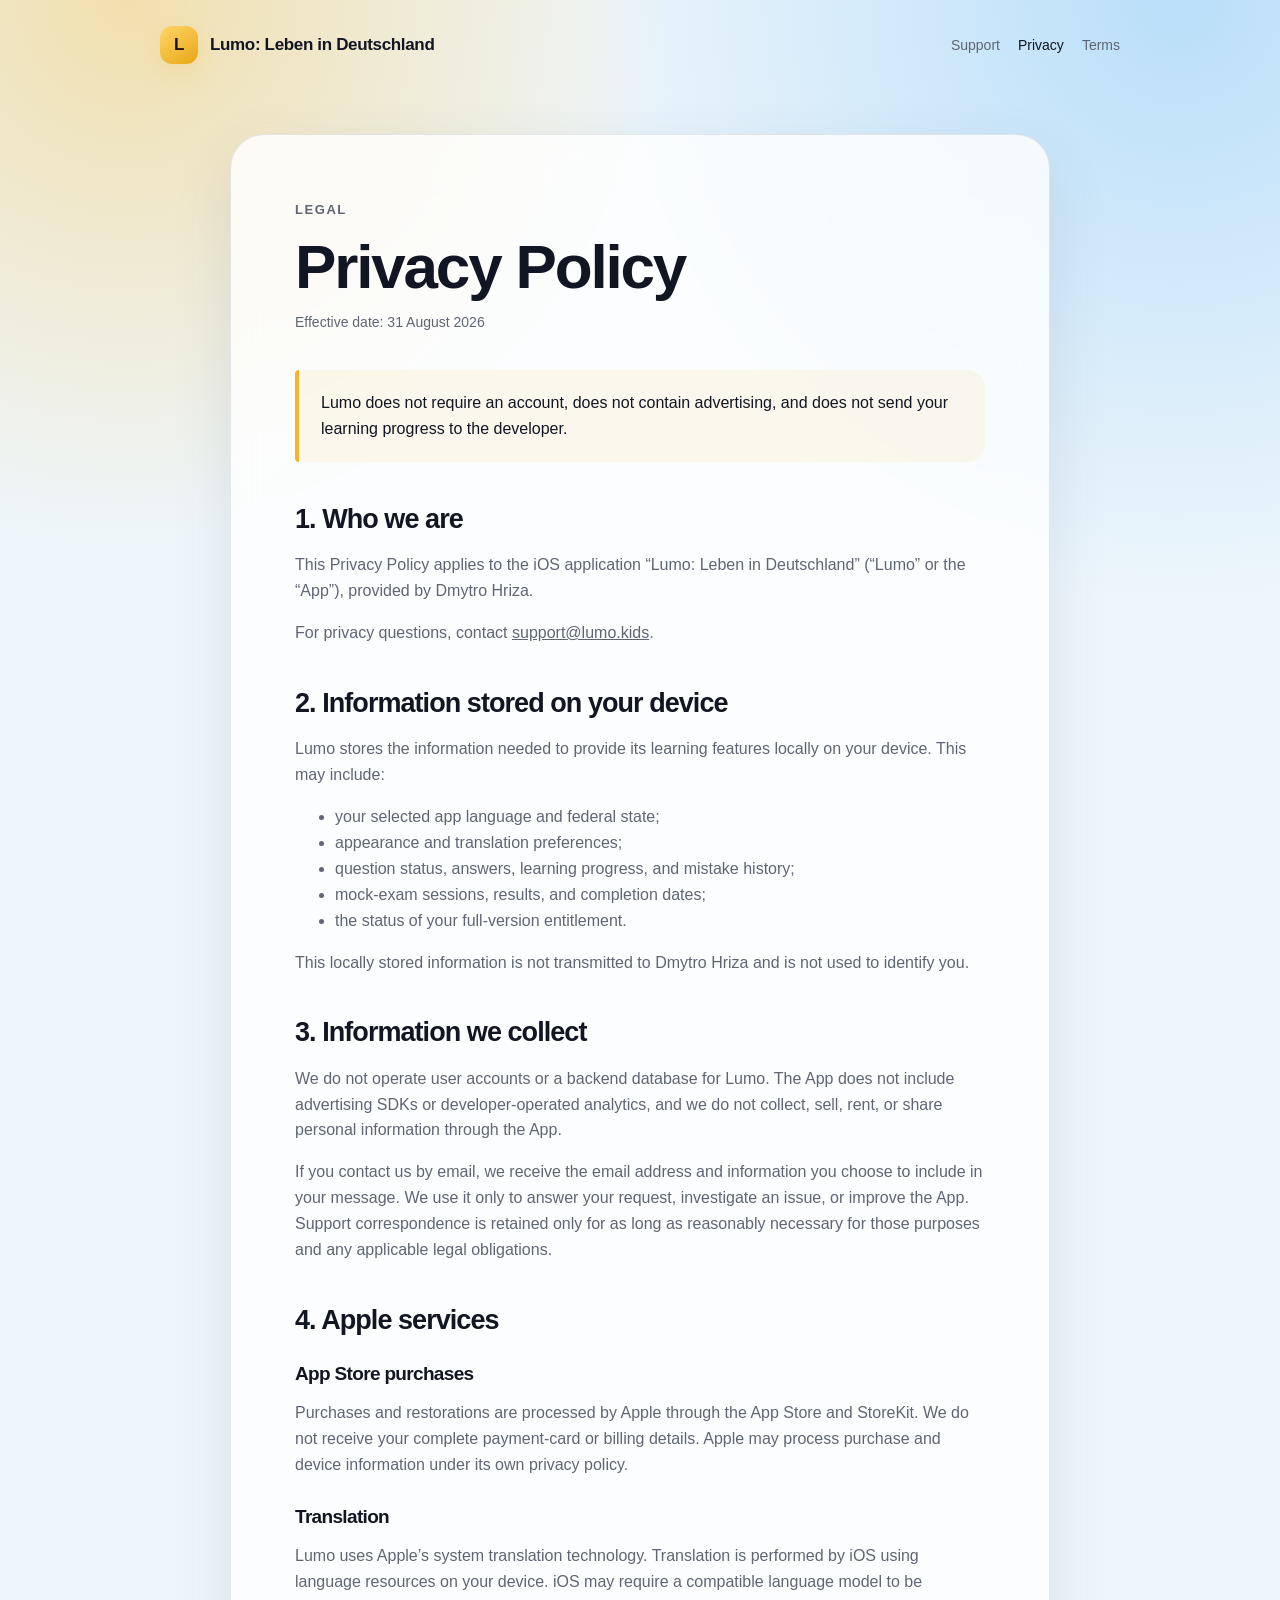
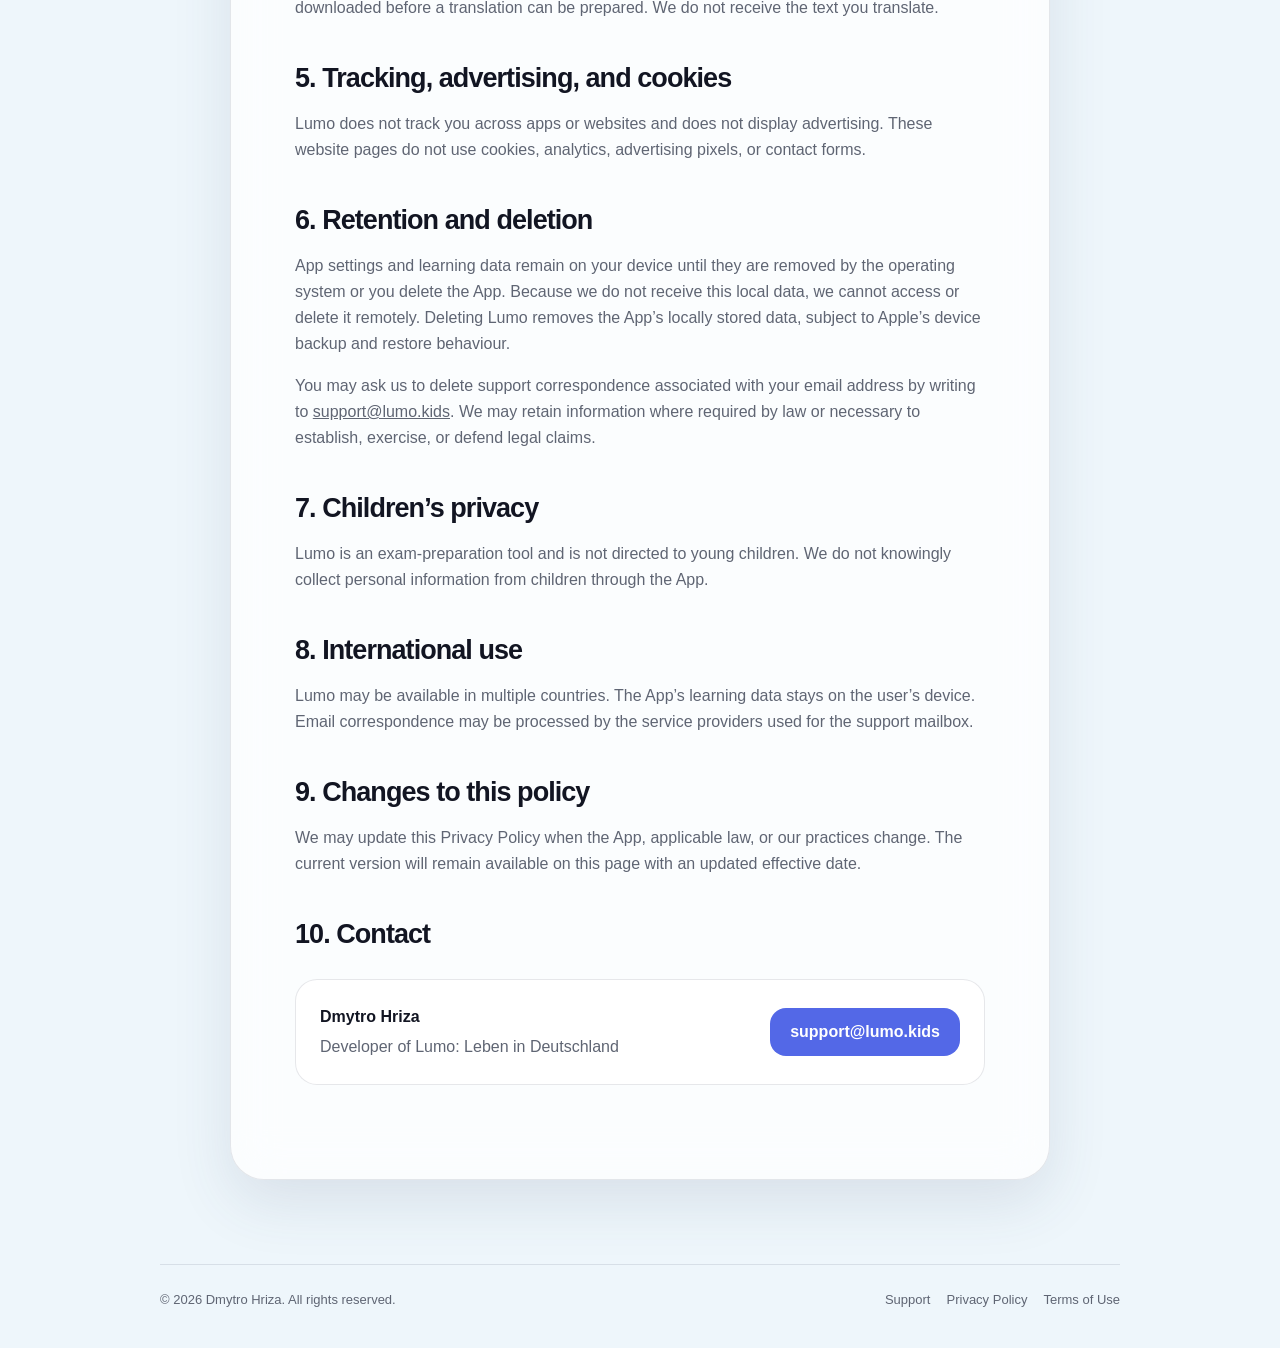
==== privacy.html @ 9f9576e3 "Publish Lumo legal and support pages" ====
<!doctype html>
<html lang="en">
<head>
  <meta charset="utf-8">
  <meta name="viewport" content="width=device-width, initial-scale=1">
  <meta name="description" content="Privacy Policy for Lumo: Leben in Deutschland.">
  <title>Privacy Policy — Lumo</title>
  <link rel="stylesheet" href="styles.css">
</head>
<body>
  <header class="site-header shell">
    <a class="brand" href="index.html" aria-label="Lumo home">
      <span class="brand-mark" aria-hidden="true">L</span>
      <span>Lumo: Leben in Deutschland</span>
    </a>
    <nav class="nav" aria-label="Primary navigation">
      <a href="support.html">Support</a>
      <a href="privacy.html" aria-current="page">Privacy</a>
      <a href="terms.html">Terms</a>
    </nav>
  </header>

  <main class="shell">
    <article class="document">
      <p class="eyebrow">Legal</p>
      <h1>Privacy Policy</h1>
      <p class="updated">Effective date: 31 August 2026</p>

      <div class="callout">
        <p>Lumo does not require an account, does not contain advertising, and does not send your learning progress to the developer.</p>
      </div>

      <h2>1. Who we are</h2>
      <p>This Privacy Policy applies to the iOS application “Lumo: Leben in Deutschland” (“Lumo” or the “App”), provided by Dmytro Hriza.</p>
      <p>For privacy questions, contact <a href="mailto:support@lumo.kids">support@lumo.kids</a>.</p>

      <h2>2. Information stored on your device</h2>
      <p>Lumo stores the information needed to provide its learning features locally on your device. This may include:</p>
      <ul>
        <li>your selected app language and federal state;</li>
        <li>appearance and translation preferences;</li>
        <li>question status, answers, learning progress, and mistake history;</li>
        <li>mock-exam sessions, results, and completion dates;</li>
        <li>the status of your full-version entitlement.</li>
      </ul>
      <p>This locally stored information is not transmitted to Dmytro Hriza and is not used to identify you.</p>

      <h2>3. Information we collect</h2>
      <p>We do not operate user accounts or a backend database for Lumo. The App does not include advertising SDKs or developer-operated analytics, and we do not collect, sell, rent, or share personal information through the App.</p>
      <p>If you contact us by email, we receive the email address and information you choose to include in your message. We use it only to answer your request, investigate an issue, or improve the App. Support correspondence is retained only for as long as reasonably necessary for those purposes and any applicable legal obligations.</p>

      <h2>4. Apple services</h2>
      <h3>App Store purchases</h3>
      <p>Purchases and restorations are processed by Apple through the App Store and StoreKit. We do not receive your complete payment-card or billing details. Apple may process purchase and device information under its own privacy policy.</p>
      <h3>Translation</h3>
      <p>Lumo uses Apple’s system translation technology. Translation is performed by iOS using language resources on your device. iOS may require a compatible language model to be downloaded before a translation can be prepared. We do not receive the text you translate.</p>

      <h2>5. Tracking, advertising, and cookies</h2>
      <p>Lumo does not track you across apps or websites and does not display advertising. These website pages do not use cookies, analytics, advertising pixels, or contact forms.</p>

      <h2>6. Retention and deletion</h2>
      <p>App settings and learning data remain on your device until they are removed by the operating system or you delete the App. Because we do not receive this local data, we cannot access or delete it remotely. Deleting Lumo removes the App’s locally stored data, subject to Apple’s device backup and restore behaviour.</p>
      <p>You may ask us to delete support correspondence associated with your email address by writing to <a href="mailto:support@lumo.kids?subject=Privacy%20request">support@lumo.kids</a>. We may retain information where required by law or necessary to establish, exercise, or defend legal claims.</p>

      <h2>7. Children’s privacy</h2>
      <p>Lumo is an exam-preparation tool and is not directed to young children. We do not knowingly collect personal information from children through the App.</p>

      <h2>8. International use</h2>
      <p>Lumo may be available in multiple countries. The App’s learning data stays on the user’s device. Email correspondence may be processed by the service providers used for the support mailbox.</p>

      <h2>9. Changes to this policy</h2>
      <p>We may update this Privacy Policy when the App, applicable law, or our practices change. The current version will remain available on this page with an updated effective date.</p>

      <h2>10. Contact</h2>
      <div class="contact-card">
        <div>
          <strong>Dmytro Hriza</strong>
          <p>Developer of Lumo: Leben in Deutschland</p>
        </div>
        <a class="button" href="mailto:support@lumo.kids">support@lumo.kids</a>
      </div>
    </article>
  </main>

  <footer class="footer shell">
    <span>© 2026 Dmytro Hriza. All rights reserved.</span>
    <span class="footer-links">
      <a href="support.html">Support</a>
      <a href="privacy.html">Privacy Policy</a>
      <a href="terms.html">Terms of Use</a>
    </span>
  </footer>
</body>
</html>
---- styles.css ----
:root {
  color-scheme: light dark;
  --background: #07090f;
  --surface: rgba(28, 31, 42, 0.82);
  --surface-strong: #1d2130;
  --text: #f8f8fb;
  --muted: #a5a8b4;
  --line: rgba(255, 255, 255, 0.11);
  --accent: #5368e7;
  --gold: #f3b52d;
  --red: #d8403a;
  --shadow: 0 24px 80px rgba(0, 0, 0, 0.28);
}

* {
  box-sizing: border-box;
}

html {
  scroll-behavior: smooth;
}

body {
  margin: 0;
  min-height: 100vh;
  color: var(--text);
  background:
    radial-gradient(circle at 12% 0%, rgba(243, 181, 45, 0.16), transparent 32rem),
    radial-gradient(circle at 90% 3%, rgba(90, 164, 255, 0.18), transparent 36rem),
    var(--background);
  font-family: -apple-system, BlinkMacSystemFont, "SF Pro Display", "Segoe UI", sans-serif;
  line-height: 1.62;
  -webkit-font-smoothing: antialiased;
}

a {
  color: inherit;
}

.shell {
  width: min(100% - 32px, 960px);
  margin: 0 auto;
}

.site-header {
  display: flex;
  align-items: center;
  justify-content: space-between;
  gap: 24px;
  padding: 26px 0;
}

.brand {
  display: inline-flex;
  align-items: center;
  gap: 12px;
  text-decoration: none;
  font-size: 17px;
  font-weight: 720;
  letter-spacing: -0.02em;
}

.brand-mark {
  display: grid;
  width: 38px;
  height: 38px;
  place-items: center;
  border-radius: 12px;
  color: #1a1202;
  background: linear-gradient(145deg, #ffd66a, #e8a613);
  box-shadow: 0 8px 24px rgba(243, 181, 45, 0.18);
  font-weight: 850;
}

.nav {
  display: flex;
  flex-wrap: wrap;
  justify-content: flex-end;
  gap: 8px 18px;
}

.nav a {
  color: var(--muted);
  font-size: 14px;
  text-decoration: none;
}

.nav a:hover,
.nav a[aria-current="page"] {
  color: var(--text);
}

main {
  padding: 44px 0 84px;
}

.hero {
  padding: clamp(34px, 7vw, 76px);
  overflow: hidden;
  border: 1px solid var(--line);
  border-radius: 38px;
  background: linear-gradient(145deg, rgba(34, 38, 53, 0.93), rgba(19, 22, 31, 0.9));
  box-shadow: var(--shadow);
}

.eyebrow {
  margin: 0 0 12px;
  color: var(--gold);
  font-size: 13px;
  font-weight: 750;
  letter-spacing: 0.12em;
  text-transform: uppercase;
}

h1,
h2,
h3 {
  margin-top: 0;
  line-height: 1.12;
  letter-spacing: -0.035em;
}

h1 {
  max-width: 780px;
  margin-bottom: 20px;
  font-size: clamp(42px, 8vw, 76px);
}

h2 {
  margin-bottom: 18px;
  font-size: 27px;
}

h3 {
  margin-bottom: 8px;
  font-size: 19px;
}

.lead {
  max-width: 690px;
  margin: 0;
  color: var(--muted);
  font-size: clamp(18px, 2.5vw, 22px);
}

.actions {
  display: flex;
  flex-wrap: wrap;
  gap: 12px;
  margin-top: 30px;
}

.button {
  display: inline-flex;
  min-height: 48px;
  align-items: center;
  justify-content: center;
  padding: 0 20px;
  border-radius: 16px;
  background: var(--accent);
  color: white;
  font-weight: 680;
  text-decoration: none;
}

.button.secondary {
  border: 1px solid var(--line);
  background: rgba(255, 255, 255, 0.05);
}

.grid {
  display: grid;
  grid-template-columns: repeat(2, minmax(0, 1fr));
  gap: 18px;
  margin-top: 28px;
}

.card,
.document {
  border: 1px solid var(--line);
  background: var(--surface);
  box-shadow: var(--shadow);
  backdrop-filter: blur(24px);
  -webkit-backdrop-filter: blur(24px);
}

.card {
  min-height: 190px;
  padding: 28px;
  border-radius: 26px;
}

.card p,
.document p,
.document li {
  color: var(--muted);
}

.card a {
  color: #8393ff;
  font-weight: 650;
}

.document {
  max-width: 820px;
  margin: 0 auto;
  padding: clamp(28px, 6vw, 64px);
  border-radius: 34px;
}

.document h1 {
  margin-bottom: 10px;
  font-size: clamp(38px, 7vw, 62px);
}

.document h2 {
  margin-top: 42px;
}

.document h3 {
  margin-top: 28px;
}

.updated {
  margin: 0 0 36px;
  color: var(--muted);
  font-size: 14px;
}

.callout {
  margin: 28px 0;
  padding: 20px 22px;
  border-left: 4px solid var(--gold);
  border-radius: 4px 18px 18px 4px;
  background: rgba(243, 181, 45, 0.08);
}

.callout p {
  margin: 0;
  color: var(--text);
}

.contact-card {
  display: flex;
  align-items: center;
  justify-content: space-between;
  gap: 20px;
  margin: 30px 0;
  padding: 24px;
  border: 1px solid var(--line);
  border-radius: 22px;
  background: var(--surface-strong);
}

.contact-card p {
  margin: 4px 0 0;
}

.footer {
  display: flex;
  justify-content: space-between;
  gap: 24px;
  padding: 24px 0 38px;
  border-top: 1px solid var(--line);
  color: var(--muted);
  font-size: 13px;
}

.footer-links {
  display: flex;
  flex-wrap: wrap;
  gap: 16px;
}

.footer a {
  text-decoration: none;
}

@media (prefers-color-scheme: light) {
  :root {
    --background: #eef6fb;
    --surface: rgba(255, 255, 255, 0.78);
    --surface-strong: rgba(255, 255, 255, 0.92);
    --text: #121522;
    --muted: #5f6573;
    --line: rgba(28, 38, 62, 0.11);
    --shadow: 0 22px 60px rgba(54, 76, 108, 0.12);
  }

  body {
    background:
      radial-gradient(circle at 10% 0%, rgba(245, 197, 83, 0.46), transparent 34rem),
      radial-gradient(circle at 92% 0%, rgba(113, 190, 246, 0.42), transparent 38rem),
      var(--background);
  }

  .hero {
    background: linear-gradient(145deg, rgba(255, 255, 255, 0.9), rgba(244, 249, 255, 0.82));
  }

  .card a {
    color: #334cc7;
  }
}

@media (max-width: 680px) {
  .site-header,
  .footer,
  .contact-card {
    align-items: flex-start;
    flex-direction: column;
  }

  .nav {
    justify-content: flex-start;
  }

  main {
    padding-top: 24px;
  }

  .grid {
    grid-template-columns: 1fr;
  }

  .hero,
  .document {
    border-radius: 28px;
  }
}
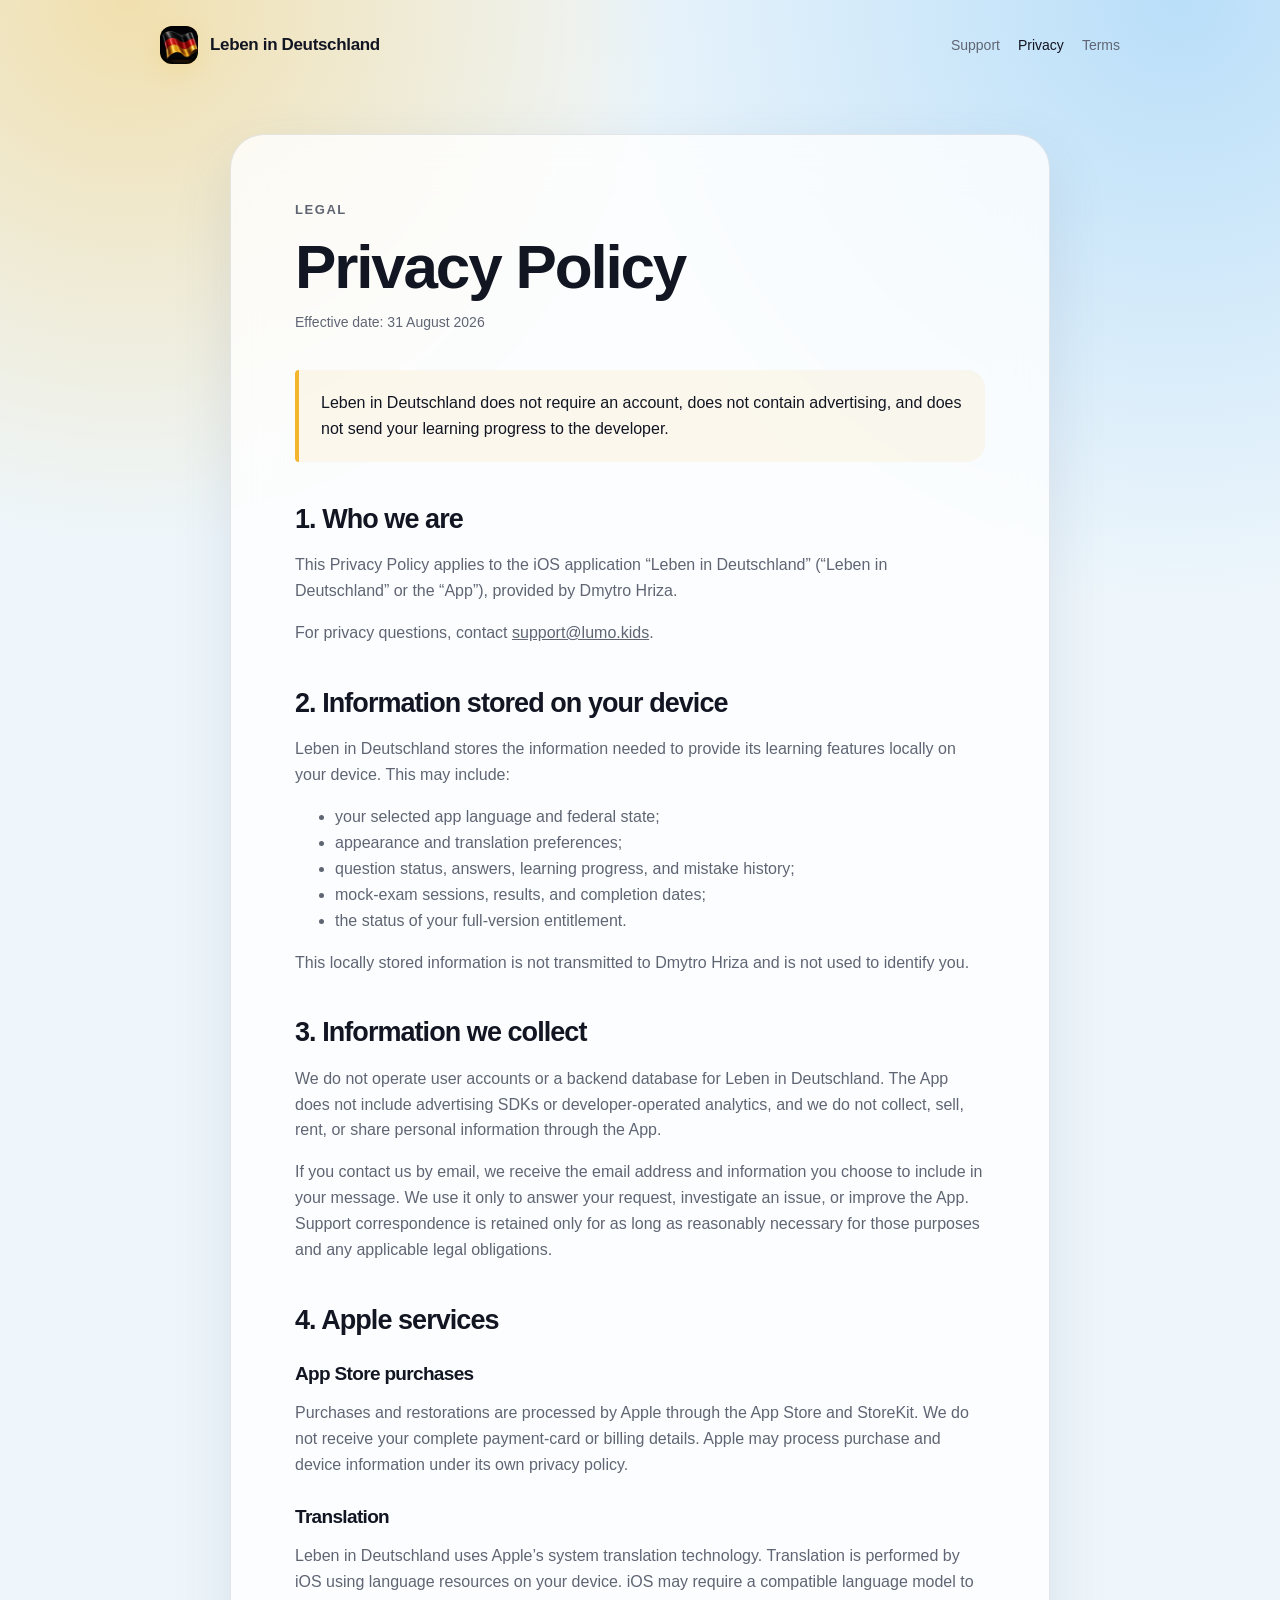
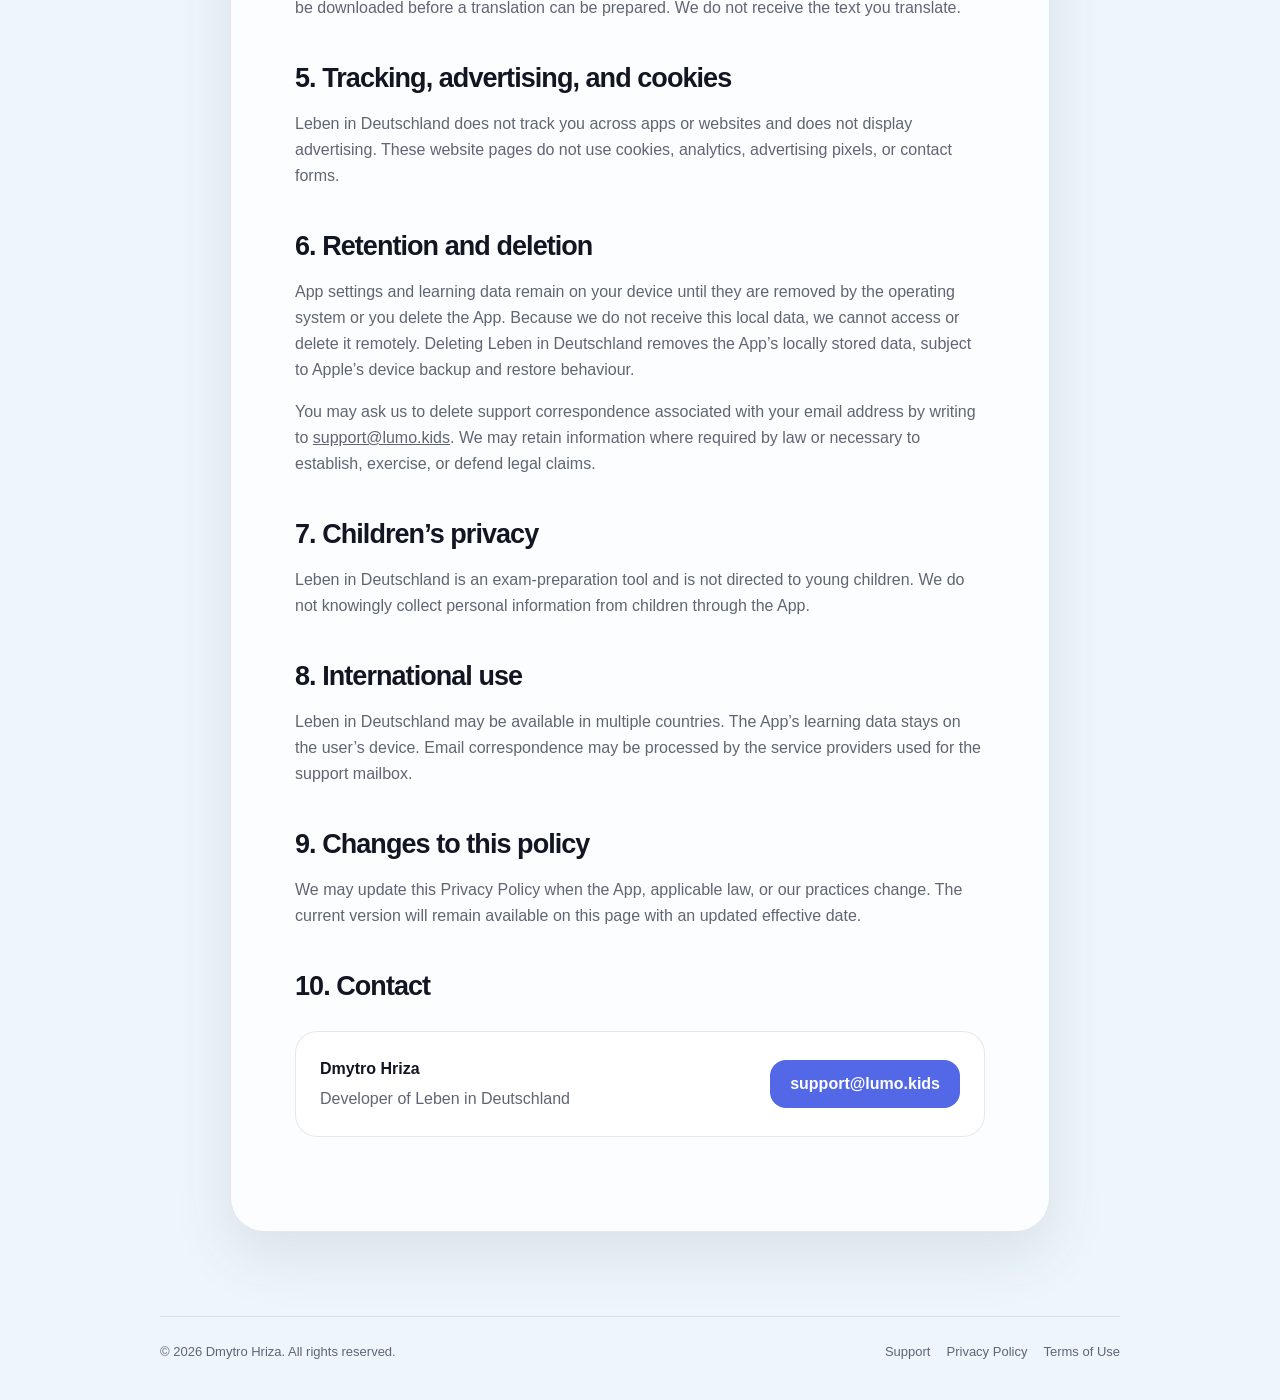
==== commit f35081e7: "Rebrand site and add app icon" ====
--- a/privacy.html
+++ b/privacy.html
@@ -3,15 +3,17 @@
 <head>
   <meta charset="utf-8">
   <meta name="viewport" content="width=device-width, initial-scale=1">
-  <meta name="description" content="Privacy Policy for Lumo: Leben in Deutschland.">
-  <title>Privacy Policy — Lumo</title>
+  <meta name="description" content="Privacy Policy for Leben in Deutschland.">
+  <title>Privacy Policy — Leben in Deutschland</title>
+  <link rel="icon" type="image/png" href="favicon.png">
+  <link rel="apple-touch-icon" href="favicon.png">
   <link rel="stylesheet" href="styles.css">
 </head>
 <body>
   <header class="site-header shell">
-    <a class="brand" href="index.html" aria-label="Lumo home">
-      <span class="brand-mark" aria-hidden="true">L</span>
-      <span>Lumo: Leben in Deutschland</span>
+    <a class="brand" href="index.html" aria-label="Leben in Deutschland home">
+      <span class="brand-mark" aria-hidden="true"><img src="favicon.png" alt=""></span>
+      <span>Leben in Deutschland</span>
     </a>
     <nav class="nav" aria-label="Primary navigation">
       <a href="support.html">Support</a>
@@ -27,15 +29,15 @@
       <p class="updated">Effective date: 31 August 2026</p>
 
       <div class="callout">
-        <p>Lumo does not require an account, does not contain advertising, and does not send your learning progress to the developer.</p>
+        <p>Leben in Deutschland does not require an account, does not contain advertising, and does not send your learning progress to the developer.</p>
       </div>
 
       <h2>1. Who we are</h2>
-      <p>This Privacy Policy applies to the iOS application “Lumo: Leben in Deutschland” (“Lumo” or the “App”), provided by Dmytro Hriza.</p>
+      <p>This Privacy Policy applies to the iOS application “Leben in Deutschland” (“Leben in Deutschland” or the “App”), provided by Dmytro Hriza.</p>
       <p>For privacy questions, contact <a href="mailto:support@lumo.kids">support@lumo.kids</a>.</p>
 
       <h2>2. Information stored on your device</h2>
-      <p>Lumo stores the information needed to provide its learning features locally on your device. This may include:</p>
+      <p>Leben in Deutschland stores the information needed to provide its learning features locally on your device. This may include:</p>
       <ul>
         <li>your selected app language and federal state;</li>
         <li>appearance and translation preferences;</li>
@@ -46,27 +48,27 @@
       <p>This locally stored information is not transmitted to Dmytro Hriza and is not used to identify you.</p>
 
       <h2>3. Information we collect</h2>
-      <p>We do not operate user accounts or a backend database for Lumo. The App does not include advertising SDKs or developer-operated analytics, and we do not collect, sell, rent, or share personal information through the App.</p>
+      <p>We do not operate user accounts or a backend database for Leben in Deutschland. The App does not include advertising SDKs or developer-operated analytics, and we do not collect, sell, rent, or share personal information through the App.</p>
       <p>If you contact us by email, we receive the email address and information you choose to include in your message. We use it only to answer your request, investigate an issue, or improve the App. Support correspondence is retained only for as long as reasonably necessary for those purposes and any applicable legal obligations.</p>
 
       <h2>4. Apple services</h2>
       <h3>App Store purchases</h3>
       <p>Purchases and restorations are processed by Apple through the App Store and StoreKit. We do not receive your complete payment-card or billing details. Apple may process purchase and device information under its own privacy policy.</p>
       <h3>Translation</h3>
-      <p>Lumo uses Apple’s system translation technology. Translation is performed by iOS using language resources on your device. iOS may require a compatible language model to be downloaded before a translation can be prepared. We do not receive the text you translate.</p>
+      <p>Leben in Deutschland uses Apple’s system translation technology. Translation is performed by iOS using language resources on your device. iOS may require a compatible language model to be downloaded before a translation can be prepared. We do not receive the text you translate.</p>
 
       <h2>5. Tracking, advertising, and cookies</h2>
-      <p>Lumo does not track you across apps or websites and does not display advertising. These website pages do not use cookies, analytics, advertising pixels, or contact forms.</p>
+      <p>Leben in Deutschland does not track you across apps or websites and does not display advertising. These website pages do not use cookies, analytics, advertising pixels, or contact forms.</p>
 
       <h2>6. Retention and deletion</h2>
-      <p>App settings and learning data remain on your device until they are removed by the operating system or you delete the App. Because we do not receive this local data, we cannot access or delete it remotely. Deleting Lumo removes the App’s locally stored data, subject to Apple’s device backup and restore behaviour.</p>
+      <p>App settings and learning data remain on your device until they are removed by the operating system or you delete the App. Because we do not receive this local data, we cannot access or delete it remotely. Deleting Leben in Deutschland removes the App’s locally stored data, subject to Apple’s device backup and restore behaviour.</p>
       <p>You may ask us to delete support correspondence associated with your email address by writing to <a href="mailto:support@lumo.kids?subject=Privacy%20request">support@lumo.kids</a>. We may retain information where required by law or necessary to establish, exercise, or defend legal claims.</p>
 
       <h2>7. Children’s privacy</h2>
-      <p>Lumo is an exam-preparation tool and is not directed to young children. We do not knowingly collect personal information from children through the App.</p>
+      <p>Leben in Deutschland is an exam-preparation tool and is not directed to young children. We do not knowingly collect personal information from children through the App.</p>
 
       <h2>8. International use</h2>
-      <p>Lumo may be available in multiple countries. The App’s learning data stays on the user’s device. Email correspondence may be processed by the service providers used for the support mailbox.</p>
+      <p>Leben in Deutschland may be available in multiple countries. The App’s learning data stays on the user’s device. Email correspondence may be processed by the service providers used for the support mailbox.</p>
 
       <h2>9. Changes to this policy</h2>
       <p>We may update this Privacy Policy when the App, applicable law, or our practices change. The current version will remain available on this page with an updated effective date.</p>
@@ -75,7 +77,7 @@
       <div class="contact-card">
         <div>
           <strong>Dmytro Hriza</strong>
-          <p>Developer of Lumo: Leben in Deutschland</p>
+          <p>Developer of Leben in Deutschland</p>
         </div>
         <a class="button" href="mailto:support@lumo.kids">support@lumo.kids</a>
       </div>
--- a/styles.css
+++ b/styles.css
@@ -70,6 +70,13 @@
   background: linear-gradient(145deg, #ffd66a, #e8a613);
   box-shadow: 0 8px 24px rgba(243, 181, 45, 0.18);
   font-weight: 850;
+  overflow: hidden;
+}
+
+.brand-mark img {
+  width: 100%;
+  height: 100%;
+  object-fit: cover;
 }
 
 .nav {
